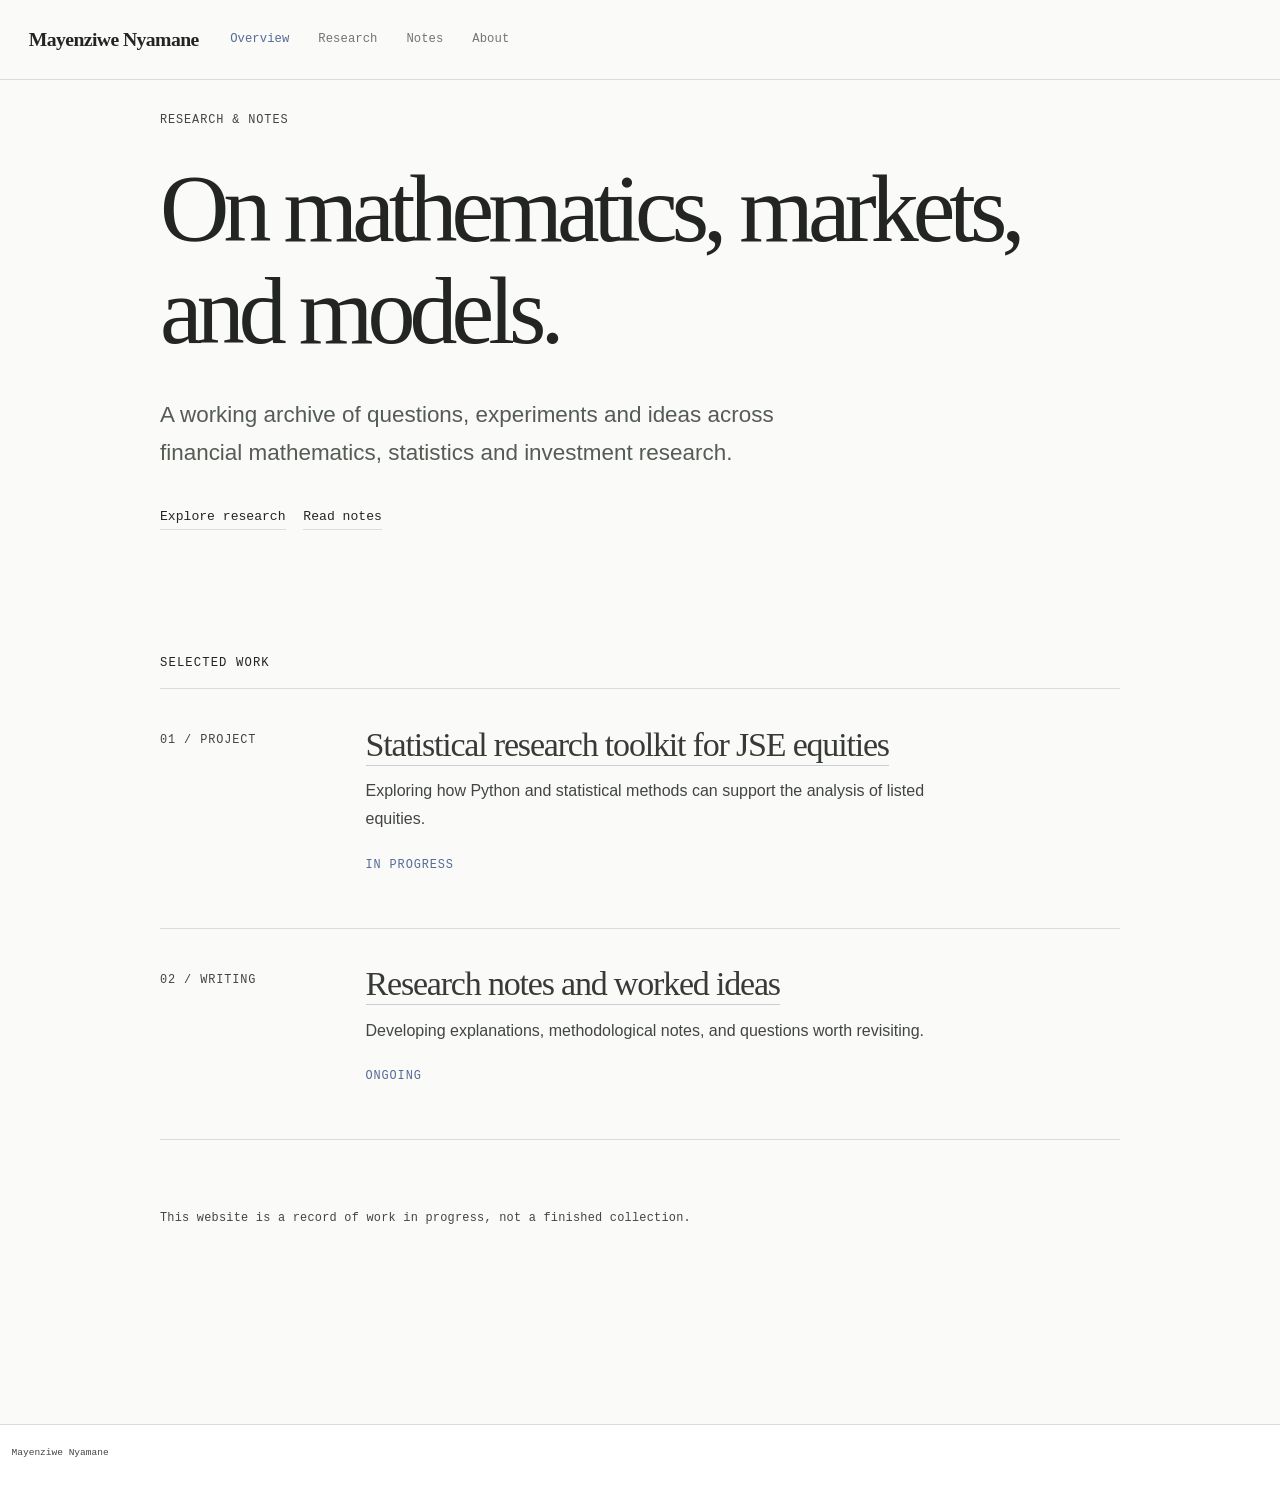
==== index.html @ 8ce306a0 "Built site for gh-pages" ====
<!DOCTYPE html>
<html xmlns="http://www.w3.org/1999/xhtml" lang="en" xml:lang="en"><head>

<meta charset="utf-8">
<meta name="generator" content="quarto-1.11.9">

<meta name="viewport" content="width=device-width, initial-scale=1.0, user-scalable=yes">


<title>Overview – Mayenziwe Nyamane</title>
<style>
/* Default styles provided by pandoc.
** See https://pandoc.org/MANUAL.html#variables-for-html for config info.
*/
span.smallcaps{font-variant: small-caps;}
div.columns{display: flex; gap: 1.5em;}
div.column{flex: auto;}
@media screen {
div.columns{gap: min(4vw, 1.5em);}
div.column{overflow-x: auto;}
}
div.hanging-indent{margin-left: 1.5em; text-indent: -1.5em;}
ul.task-list{list-style: none;}
ul.task-list li input[type="checkbox"] {
  width: 0.8em;
  margin: 0 0.8em 0.2em -1em; /* quarto-specific, see https://github.com/quarto-dev/quarto-cli/issues/4556 */ 
  vertical-align: middle;
}
</style>


<script src="site_libs/quarto-nav/quarto-nav.js"></script>
<script src="site_libs/quarto-nav/headroom.min.js"></script>
<script src="site_libs/clipboard/clipboard.min.js"></script>
<script src="site_libs/quarto-search/autocomplete.umd.js"></script>
<script src="site_libs/quarto-search/fuse.min.js"></script>
<script src="site_libs/quarto-search/quarto-search.js"></script>
<meta name="quarto:offset" content="./">
<script src="site_libs/quarto-html/quarto.js" type="module"></script>
<script src="site_libs/quarto-html/tabsets/tabsets.js" type="module"></script>
<script src="site_libs/quarto-html/scrollable-regions/scrollable-regions.js" type="module"></script>
<script src="site_libs/quarto-html/popper.min.js"></script>
<script src="site_libs/quarto-html/tippy.umd.min.js"></script>
<link href="site_libs/quarto-html/tippy.css" rel="stylesheet">
<link href="site_libs/quarto-html/quarto-syntax-highlighting-63b5708e65d6cd79cd7618c58d0c21e7.css" rel="stylesheet" id="quarto-text-highlighting-styles">
<script src="site_libs/bootstrap/bootstrap.min.js"></script>
<link href="site_libs/bootstrap/bootstrap-icons.css" rel="stylesheet">
<link href="site_libs/bootstrap/bootstrap-37c1080b37d724e606ce41e6485f1dd1.min.css" rel="stylesheet" append-hash="true" id="quarto-bootstrap" data-mode="light">
<script id="quarto-search-options" type="application/json">{
  "location": "navbar",
  "copy-button": false,
  "collapse-after": 3,
  "panel-placement": "end",
  "type": "overlay",
  "limit": 50,
  "keyboard-shortcut": [
    "f",
    "/",
    "s"
  ],
  "show-item-context": false,
  "language": {
    "search-no-results-text": "No results",
    "search-matching-documents-text": "matching documents",
    "search-copy-link-title": "Copy link to search",
    "search-hide-matches-text": "Hide additional matches",
    "search-more-match-text": "more match in this document",
    "search-more-matches-text": "more matches in this document",
    "search-clear-button-title": "Clear",
    "search-text-placeholder": "",
    "search-detached-cancel-button-title": "Cancel",
    "search-submit-button-title": "Submit",
    "search-label": "Search"
  }
}</script>


<link rel="stylesheet" href="styles.css">
</head>

<body class="nav-fixed home-page quarto-light"><a id="quarto-skip-link" class="visually-hidden-focusable" href="#quarto-document-content">Skip to main content</a>

<div id="quarto-search-results"></div>
  <header id="quarto-header" class="headroom fixed-top">
    <nav class="navbar navbar-expand-lg " data-bs-theme="dark" aria-label="Site">
      <div class="navbar-container container-fluid">
      <div class="navbar-brand-container mx-auto">
    <a class="navbar-brand" href="./index.html">
    <span class="navbar-title">Mayenziwe Nyamane</span>
    </a>
  </div>
          <button class="navbar-toggler" type="button" data-bs-toggle="collapse" data-bs-target="#navbarCollapse" aria-controls="navbarCollapse" aria-expanded="false" aria-label="Toggle navigation" onclick="if (window.quartoToggleHeadroom) { window.quartoToggleHeadroom(); }">
  <span class="navbar-toggler-icon"></span>
</button>
          <div class="collapse navbar-collapse" id="navbarCollapse">
            <ul class="navbar-nav navbar-nav-scroll me-auto">
  <li class="nav-item">
    <a class="nav-link active" href="./index.html" aria-current="page"> 
<span class="menu-text">Overview</span></a>
  </li>  
  <li class="nav-item">
    <a class="nav-link" href="./research.html"> 
<span class="menu-text">Research</span></a>
  </li>  
  <li class="nav-item">
    <a class="nav-link" href="./notes.html"> 
<span class="menu-text">Notes</span></a>
  </li>  
  <li class="nav-item">
    <a class="nav-link" href="./about.html"> 
<span class="menu-text">About</span></a>
  </li>  
</ul>
          </div> <!-- /navcollapse -->
            <div class="quarto-navbar-tools">
</div>
      </div> <!-- /container-fluid -->
    </nav>
</header>
<!-- content -->
<div id="quarto-content" class="quarto-container page-columns page-rows-contents page-layout-full page-navbar">
<!-- sidebar -->
<!-- margin-sidebar -->
    
<!-- main -->
<main class="content column-page" id="quarto-document-content" tabindex="-1">

<header id="title-block-header" class="quarto-title-block default">
<div class="quarto-title">
<h1 class="title">Overview</h1>
</div>



<div class="quarto-title-meta column-page">

    
  
    
  </div>
  


</header>


<div class="eyebrow">
<p>RESEARCH &amp; NOTES</p>
</div>
<section id="on-mathematics-markets-and-models." class="level1 hero-title">
<h1 class="hero-title">On mathematics, markets, and models.</h1>
<div class="hero-description">
<p>A working archive of questions, experiments and ideas across financial mathematics, statistics and investment research.</p>
</div>
<p><a href="./research.html" class="quiet-link">Explore research</a> &nbsp;&nbsp; <a href="./notes.html" class="quiet-link">Read notes</a></p>
<section id="selected-work" class="level2 section-title">
<h2 class="section-title" data-anchor-id="selected-work">Selected work</h2>
<div class="research-item">
<div class="item-tag">
<p>01 / PROJECT</p>
</div>
<section id="statistical-research-toolkit-for-jse-equities" class="level3 item-body">
<h3 data-anchor-id="statistical-research-toolkit-for-jse-equities"><a href="./research.html">Statistical research toolkit for JSE equities</a></h3>
<p>Exploring how Python and statistical methods can support the analysis of listed equities.</p>
<p><span class="status">IN PROGRESS</span></p>
</section>
</div>
<div class="research-item">
<div class="item-tag">
<p>02 / WRITING</p>
</div>
<section id="research-notes-and-worked-ideas" class="level3 item-body">
<h3 data-anchor-id="research-notes-and-worked-ideas"><a href="./notes.html">Research notes and worked ideas</a></h3>
<p>Developing explanations, methodological notes, and questions worth revisiting.</p>
<p><span class="status">ONGOING</span></p>
</section>
</div>
<div class="closing-note">
<p>This website is a record of work in progress, not a finished collection.</p>
</div>


</section>
</section>

</main> <!-- /main -->
<script id="quarto-html-after-body" type="application/javascript">
  window.document.addEventListener("DOMContentLoaded", function (event) {
    const isCodeAnnotation = (el) => {
      for (const clz of el.classList) {
        if (clz.startsWith('code-annotation-')) {                     
          return true;
        }
      }
      return false;
    }
    const onCopySuccess = function(e) {
      // button target
      const button = e.trigger;
      // don't keep focus
      button.blur();
      // flash "checked"
      button.classList.add('code-copy-button-checked');
      var currentTitle = button.getAttribute("title");
      button.setAttribute("title", "Copied!");
      let tooltip;
      if (window.bootstrap) {
        button.setAttribute("data-bs-toggle", "tooltip");
        button.setAttribute("data-bs-placement", "left");
        button.setAttribute("data-bs-title", "Copied!");
        tooltip = new bootstrap.Tooltip(button, 
          { trigger: "manual", 
            customClass: "code-copy-button-tooltip",
            offset: [0, -8]});
        tooltip.show();    
      }
      setTimeout(function() {
        if (tooltip) {
          tooltip.hide();
          button.removeAttribute("data-bs-title");
          button.removeAttribute("data-bs-toggle");
          button.removeAttribute("data-bs-placement");
        }
        button.setAttribute("title", currentTitle);
        button.classList.remove('code-copy-button-checked');
      }, 1000);
      // clear code selection
      e.clearSelection();
    }
    const getTextToCopy = function(trigger) {
      const outerScaffold = trigger.parentElement.cloneNode(true);
      const codeEl = outerScaffold.querySelector('code');
      for (const childEl of codeEl.children) {
        if (isCodeAnnotation(childEl)) {
          childEl.remove();
        }
      }
      return codeEl.innerText;
    }
    const clipboard = new window.ClipboardJS('.code-copy-button:not([data-in-quarto-modal])', {
      text: getTextToCopy
    });
    clipboard.on('success', onCopySuccess);
    if (window.document.getElementById('quarto-embedded-source-code-modal')) {
      const clipboardModal = new window.ClipboardJS('.code-copy-button[data-in-quarto-modal]', {
        text: getTextToCopy,
        container: window.document.getElementById('quarto-embedded-source-code-modal')
      });
      clipboardModal.on('success', onCopySuccess);
    }
      var localhostRegex = new RegExp(/^(?:http|https):\/\/localhost\:?[0-9]*\//);
      var mailtoRegex = new RegExp(/^mailto:/);
        var filterRegex = new RegExp('/' + window.location.host + '/');
      var isInternal = (href) => {
          return filterRegex.test(href) || localhostRegex.test(href) || mailtoRegex.test(href);
      }
      // Inspect non-navigation links and adorn them if external
      window.quartoDecorateExternalLinks = function (root) {
     var links = (root || window.document).querySelectorAll('a[href]:not(.nav-link):not(.navbar-brand):not(.toc-action):not(.sidebar-link):not(.sidebar-item-toggle):not(.pagination-link):not(.no-external):not([aria-hidden]):not(.dropdown-item):not(.quarto-navigation-tool):not(.about-link)');
      for (var i=0; i<links.length; i++) {
        const link = links[i];
        if (!isInternal(link.href)) {
          // undo the damage that might have been done by quarto-nav.js in the case of
          // links that we want to consider external
          if (link.dataset.originalHref !== undefined) {
            link.href = link.dataset.originalHref;
          }
          if (!link.classList.contains('no-external-icon')) {
          }
        }
      }
      };
      window.quartoDecorateExternalLinks(window.document);
    // Esc closes the popup (WCAG 1.4.13) and focus leaving both trigger and
    // popup closes it (WCAG 2.4.11); tippy handles neither for interactive popups.
    const hideOnEscAndFocusOut = {
      name: 'hideOnEscAndFocusOut',
      defaultValue: true,
      fn(instance) {
        const dismiss = () => {
          // A show scheduled by the trigger delay would otherwise reopen it
          instance.clearDelayTimeouts();
          instance.hide();
        };
        const onKeyDown = (event) => {
          if (event.key !== 'Escape') {
            return;
          }
          // Keep Esc from also reaching page handlers (e.g. reveal.js overview),
          // except an open reveal.js slide menu, which Esc should close too.
          // The menu handles keys only when its keyboard option is on.
          const menuHandlesEsc = window.Reveal?.getPlugin?.('menu')?.isOpen() &&
            window.Reveal.getConfig().menu?.keyboard !== false;
          if (!menuHandlesEsc) {
            event.stopPropagation();
          }
          if (instance.popper.contains(window.document.activeElement)) {
            // Disabled while refocusing so the focus trigger does not reopen it
            instance.disable();
            instance.reference.focus();
            instance.enable();
          }
          dismiss();
        };
        const onFocusOut = (event) => {
          const target = event.relatedTarget;
          if (target && !instance.reference.contains(target) &&
              !instance.popper.contains(target)) {
            dismiss();
          }
        };
        // On the trigger too: a click trigger (code-annotations: select) has no
        // blur handling. Attached for the instance's lifetime so leaving the
        // trigger also cancels a show still pending on the trigger delay.
        instance.reference.addEventListener('focusout', onFocusOut);
        return {
          onShow() {
            window.document.addEventListener('keydown', onKeyDown, true);
            instance.popper.addEventListener('focusout', onFocusOut);
          },
          onHide() {
            window.document.removeEventListener('keydown', onKeyDown, true);
            instance.popper.removeEventListener('focusout', onFocusOut);
          },
          onDestroy() {
            instance.reference.removeEventListener('focusout', onFocusOut);
          },
        };
      },
    };
    function tippyHover(el, contentFn, onTriggerFn, onUntriggerFn) {
      const config = {
        allowHTML: true,
        maxWidth: 500,
        delay: 100,
        arrow: false,
        appendTo: function(el) {
            return el.parentElement;
        },
        interactive: true,
        interactiveBorder: 10,
        theme: 'quarto',
        placement: 'bottom-start',
        plugins: [hideOnEscAndFocusOut],
      };
      if (contentFn) {
        config.content = contentFn;
      }
      if (onTriggerFn) {
        config.onTrigger = onTriggerFn;
      }
      if (onUntriggerFn) {
        config.onUntrigger = onUntriggerFn;
      }
      window.tippy(el, config); 
    }
    const noterefs = window.document.querySelectorAll('a[role="doc-noteref"]');
    for (var i=0; i<noterefs.length; i++) {
      const ref = noterefs[i];
      tippyHover(ref, function() {
        // use id or data attribute instead here
        let href = ref.getAttribute('data-footnote-href') || ref.getAttribute('href');
        try { href = new URL(href).hash; } catch {}
        const id = href.replace(/^#\/?/, "");
        const note = window.document.getElementById(id);
        if (note) {
          return note.innerHTML;
        } else {
          return "";
        }
      });
    }
    const xrefs = window.document.querySelectorAll('a.quarto-xref');
    const processXRef = (id, note) => {
      // Strip column container classes
      const stripColumnClz = (el) => {
        el.classList.remove("page-full", "page-columns");
        if (el.children) {
          for (const child of el.children) {
            stripColumnClz(child);
          }
        }
      }
      stripColumnClz(note)
      if (id === null || id.startsWith('sec-')) {
        // Special case sections, only their first couple elements
        const container = document.createElement("div");
        if (note.children && note.children.length > 2) {
          container.appendChild(note.children[0].cloneNode(true));
          for (let i = 1; i < note.children.length; i++) {
            const child = note.children[i];
            if (child.tagName === "P" && child.innerText === "") {
              continue;
            } else {
              container.appendChild(child.cloneNode(true));
              break;
            }
          }
          if (window.Quarto?.typesetMath) {
            window.Quarto.typesetMath(container);
          }
          return container.innerHTML
        } else {
          if (window.Quarto?.typesetMath) {
            window.Quarto.typesetMath(note);
          }
          return note.innerHTML;
        }
      } else {
        // Remove any anchor links if they are present
        const anchorLink = note.querySelector('a.anchorjs-link');
        if (anchorLink) {
          anchorLink.remove();
        }
        if (window.Quarto?.typesetMath) {
          window.Quarto.typesetMath(note);
        }
        if (note.classList.contains("callout")) {
          return note.outerHTML;
        } else {
          return note.innerHTML;
        }
      }
    }
    for (var i=0; i<xrefs.length; i++) {
      const xref = xrefs[i];
      tippyHover(xref, undefined, function(instance) {
        instance.disable();
        let url = xref.getAttribute('href');
        let hash = undefined; 
        if (url.startsWith('#')) {
          hash = url;
        } else {
          try { hash = new URL(url).hash; } catch {}
        }
        if (hash) {
          const id = hash.replace(/^#\/?/, "");
          const note = window.document.getElementById(id);
          if (note !== null) {
            try {
              const html = processXRef(id, note.cloneNode(true));
              instance.setContent(html);
            } finally {
              instance.enable();
              instance.show();
            }
          } else {
            // See if we can fetch this
            fetch(url.split('#')[0])
            .then(res => res.text())
            .then(html => {
              const parser = new DOMParser();
              const htmlDoc = parser.parseFromString(html, "text/html");
              const note = htmlDoc.getElementById(id);
              if (note !== null) {
                const html = processXRef(id, note);
                instance.setContent(html);
              } 
            }).finally(() => {
              instance.enable();
              instance.show();
            });
          }
        } else {
          // See if we can fetch a full url (with no hash to target)
          // This is a special case and we should probably do some content thinning / targeting
          fetch(url)
          .then(res => res.text())
          .then(html => {
            const parser = new DOMParser();
            const htmlDoc = parser.parseFromString(html, "text/html");
            const note = htmlDoc.querySelector('main.content');
            if (note !== null) {
              // This should only happen for chapter cross references
              // (since there is no id in the URL)
              // remove the first header
              if (note.children.length > 0 && note.children[0].tagName === "HEADER") {
                note.children[0].remove();
              }
              const html = processXRef(null, note);
              instance.setContent(html);
            } 
          }).finally(() => {
            instance.enable();
            instance.show();
          });
        }
      }, function(instance) {
      });
    }
        let selectedAnnoteEl;
        const selectorForAnnotation = ( cell, annotation) => {
          let cellAttr = 'data-code-cell="' + cell + '"';
          let lineAttr = 'data-code-annotation="' +  annotation + '"';
          const selector = 'span[' + cellAttr + '][' + lineAttr + ']';
          return selector;
        }
        const selectCodeLines = (annoteEl) => {
          const doc = window.document;
          const targetCell = annoteEl.getAttribute("data-target-cell");
          const targetAnnotation = annoteEl.getAttribute("data-target-annotation");
          const annoteSpan = window.document.querySelector(selectorForAnnotation(targetCell, targetAnnotation));
          const lines = annoteSpan.getAttribute("data-code-lines").split(",");
          const lineIds = lines.map((line) => {
            return targetCell + "-" + line;
          })
          // Each band is positioned against its own containing block, which is
          // not the offsetParent of the lines, so place it from client rects.
          const placeBand = (band, firstEl, lastEl, codeBlock) => {
            const container = band.offsetParent;
            if (container === null) {
              return;
            }
            const containerRect = container.getBoundingClientRect();
            // Reveal.js scales slides with a transform, so convert client
            // pixels back to the CSS pixels of the container.
            const scale = containerRect.height / container.offsetHeight || 1;
            const firstRect = firstEl.getBoundingClientRect();
            const lastRect = lastEl.getBoundingClientRect();
            const top = (firstRect.top - containerRect.top) / scale - container.clientTop + container.scrollTop;
            const height = (lastRect.bottom - firstRect.top) / scale;
            band.style.top = top - 2 + "px";
            band.style.height = height + 4 + "px";
            if (codeBlock) {
              // Without the copy button wrapper, the containing block is wider
              // than the code block, so span the code block explicitly.
              const blockRect = codeBlock.getBoundingClientRect();
              band.style.left = (blockRect.left - containerRect.left) / scale - container.clientLeft + container.scrollLeft + "px";
              band.style.width = blockRect.width / scale + "px";
            }
          };
          if (lineIds.length > 0) {
            const el = window.document.getElementById(lineIds[0]);
            const lastEl = window.document.getElementById(lineIds[lineIds.length - 1]);
            const parent = el.parentElement.parentElement;
            // cook up a div (if necessary) and position it
            let div = window.document.getElementById("code-annotation-line-highlight");
            if (div === null) {
              div = window.document.createElement("div");
              div.setAttribute("id", "code-annotation-line-highlight");
              div.style.position = 'absolute';
              parent.appendChild(div);
            }
            placeBand(div, el, lastEl, parent.closest("div.sourceCode") || parent);
            let gutterDiv = window.document.getElementById("code-annotation-line-highlight-gutter");
            if (gutterDiv === null) {
              gutterDiv = window.document.createElement("div");
              gutterDiv.setAttribute("id", "code-annotation-line-highlight-gutter");
              gutterDiv.style.position = 'absolute';
              const codeCell = window.document.getElementById(targetCell);
              const gutter = codeCell.querySelector('.code-annotation-gutter');
              gutter.appendChild(gutterDiv);
            }
            placeBand(gutterDiv, el, lastEl);
            selectedAnnoteEl = annoteEl;
          }
        };
        const unselectCodeLines = () => {
          const elementsIds = ["code-annotation-line-highlight", "code-annotation-line-highlight-gutter"];
          elementsIds.forEach((elId) => {
            const div = window.document.getElementById(elId);
            if (div) {
              div.remove();
            }
          });
          selectedAnnoteEl = undefined;
        };
          // Handle positioning of the toggle
      window.addEventListener(
        "resize",
        throttle(() => {
          elRect = undefined;
          if (selectedAnnoteEl) {
            selectCodeLines(selectedAnnoteEl);
          }
        }, 10)
      );
      function throttle(fn, ms) {
      let throttle = false;
      let timer;
        return (...args) => {
          if(!throttle) { // first call gets through
              fn.apply(this, args);
              throttle = true;
          } else { // all the others get throttled
              if(timer) clearTimeout(timer); // cancel #2
              timer = setTimeout(() => {
                fn.apply(this, args);
                timer = throttle = false;
              }, ms);
          }
        };
      }
        // Attach click handler to the DT
        const annoteDls = window.document.querySelectorAll('dt[data-target-cell]');
        for (const annoteDlNode of annoteDls) {
          annoteDlNode.addEventListener('click', (event) => {
            const clickedEl = event.target;
            if (clickedEl !== selectedAnnoteEl) {
              unselectCodeLines();
              const activeEl = window.document.querySelector('dt[data-target-cell].code-annotation-active');
              if (activeEl) {
                activeEl.classList.remove('code-annotation-active');
              }
              selectCodeLines(clickedEl);
              clickedEl.classList.add('code-annotation-active');
            } else {
              // Unselect the line
              unselectCodeLines();
              clickedEl.classList.remove('code-annotation-active');
            }
          });
        }
    const findCites = (el) => {
      const parentEl = el.parentElement;
      if (parentEl) {
        const cites = parentEl.dataset.cites;
        if (cites) {
          return {
            el,
            cites: cites.split(' ')
          };
        } else {
          return findCites(el.parentElement)
        }
      } else {
        return undefined;
      }
    };
    var bibliorefs = window.document.querySelectorAll('a[role="doc-biblioref"]');
    for (var i=0; i<bibliorefs.length; i++) {
      const ref = bibliorefs[i];
      const citeInfo = findCites(ref);
      if (citeInfo) {
        tippyHover(citeInfo.el, function() {
          var popup = window.document.createElement('div');
          citeInfo.cites.forEach(function(cite) {
            var citeDiv = window.document.createElement('div');
            citeDiv.classList.add('hanging-indent');
            citeDiv.classList.add('csl-entry');
            var biblioDiv = window.document.getElementById('ref-' + cite);
            if (biblioDiv) {
              citeDiv.innerHTML = biblioDiv.innerHTML;
            }
            popup.appendChild(citeDiv);
          });
          return popup.innerHTML;
        });
      }
    }
  });
  </script>
  <script type="application/javascript">
  window.quartoScrollableRegionsLabels = {"code":"Scrollable code","output":"Scrollable output"};
  </script>
</div> <!-- /content -->
<footer class="footer">
  <div class="nav-footer">
    <div class="nav-footer-left">
<p>Mayenziwe Nyamane</p>
</div>   
    <div class="nav-footer-center">
      &nbsp;
    </div>
    <div class="nav-footer-right">
      &nbsp;
    </div>
  </div>
</footer>




</body></html>
---- site_libs/quarto-html/tippy.css ----
.tippy-box[data-animation=fade][data-state=hidden]{opacity:0}[data-tippy-root]{max-width:calc(100vw - 10px)}.tippy-box{position:relative;background-color:#333;color:#fff;border-radius:4px;font-size:14px;line-height:1.4;white-space:normal;outline:0;transition-property:transform,visibility,opacity}.tippy-box[data-placement^=top]>.tippy-arrow{bottom:0}.tippy-box[data-placement^=top]>.tippy-arrow:before{bottom:-7px;left:0;border-width:8px 8px 0;border-top-color:initial;transform-origin:center top}.tippy-box[data-placement^=bottom]>.tippy-arrow{top:0}.tippy-box[data-placement^=bottom]>.tippy-arrow:before{top:-7px;left:0;border-width:0 8px 8px;border-bottom-color:initial;transform-origin:center bottom}.tippy-box[data-placement^=left]>.tippy-arrow{right:0}.tippy-box[data-placement^=left]>.tippy-arrow:before{border-width:8px 0 8px 8px;border-left-color:initial;right:-7px;transform-origin:center left}.tippy-box[data-placement^=right]>.tippy-arrow{left:0}.tippy-box[data-placement^=right]>.tippy-arrow:before{left:-7px;border-width:8px 8px 8px 0;border-right-color:initial;transform-origin:center right}.tippy-box[data-inertia][data-state=visible]{transition-timing-function:cubic-bezier(.54,1.5,.38,1.11)}.tippy-arrow{width:16px;height:16px;color:#333}.tippy-arrow:before{content:"";position:absolute;border-color:transparent;border-style:solid}.tippy-content{position:relative;padding:5px 9px;z-index:1}
---- site_libs/quarto-html/quarto-syntax-highlighting-63b5708e65d6cd79cd7618c58d0c21e7.css ----
/* quarto syntax highlight colors */
:root {
  --quarto-hl-ot-color: #003B4F;
  --quarto-hl-at-color: #657422;
  --quarto-hl-ss-color: #20794D;
  --quarto-hl-an-color: #5E5E5E;
  --quarto-hl-fu-color: #4758AB;
  --quarto-hl-st-color: #20794D;
  --quarto-hl-cf-color: #003B4F;
  --quarto-hl-op-color: #5E5E5E;
  --quarto-hl-er-color: #AD0000;
  --quarto-hl-bn-color: #AD0000;
  --quarto-hl-al-color: #AD0000;
  --quarto-hl-va-color: #111111;
  --quarto-hl-bu-color: inherit;
  --quarto-hl-ex-color: inherit;
  --quarto-hl-pp-color: #AD0000;
  --quarto-hl-in-color: #5E5E5E;
  --quarto-hl-vs-color: #20794D;
  --quarto-hl-wa-color: #5E5E5E;
  --quarto-hl-do-color: #5E5E5E;
  --quarto-hl-im-color: #00769E;
  --quarto-hl-ch-color: #20794D;
  --quarto-hl-dt-color: #AD0000;
  --quarto-hl-fl-color: #AD0000;
  --quarto-hl-co-color: #5E5E5E;
  --quarto-hl-cv-color: #5E5E5E;
  --quarto-hl-cn-color: #8f5902;
  --quarto-hl-sc-color: #5E5E5E;
  --quarto-hl-dv-color: #AD0000;
  --quarto-hl-kw-color: #003B4F;
}

/* other quarto variables */
:root {
  --quarto-font-monospace: SFMono-Regular, Menlo, Monaco, Consolas, "Liberation Mono", "Courier New", monospace;
}

/* syntax highlight based on Pandoc's rules */
pre > code.sourceCode > span {
  color: #003B4F;
}

code.sourceCode > span {
  color: #003B4F;
}

div.sourceCode,
div.sourceCode pre.sourceCode {
  color: #003B4F;
}

/* Normal */
code span {
  color: #003B4F;
}

/* Alert */
code span.al {
  color: #AD0000;
  font-style: inherit;
}

/* Annotation */
code span.an {
  color: #5E5E5E;
  font-style: inherit;
}

/* Attribute */
code span.at {
  color: #657422;
  font-style: inherit;
}

/* BaseN */
code span.bn {
  color: #AD0000;
  font-style: inherit;
}

/* BuiltIn */
code span.bu {
  font-style: inherit;
}

/* ControlFlow */
code span.cf {
  color: #003B4F;
  font-weight: bold;
  font-style: inherit;
}

/* Char */
code span.ch {
  color: #20794D;
  font-style: inherit;
}

/* Constant */
code span.cn {
  color: #8f5902;
  font-style: inherit;
}

/* Comment */
code span.co {
  color: #5E5E5E;
  font-style: inherit;
}

/* CommentVar */
code span.cv {
  color: #5E5E5E;
  font-style: italic;
}

/* Documentation */
code span.do {
  color: #5E5E5E;
  font-style: italic;
}

/* DataType */
code span.dt {
  color: #AD0000;
  font-style: inherit;
}

/* DecVal */
code span.dv {
  color: #AD0000;
  font-style: inherit;
}

/* Error */
code span.er {
  color: #AD0000;
  font-style: inherit;
}

/* Extension */
code span.ex {
  font-style: inherit;
}

/* Float */
code span.fl {
  color: #AD0000;
  font-style: inherit;
}

/* Function */
code span.fu {
  color: #4758AB;
  font-style: inherit;
}

/* Import */
code span.im {
  color: #00769E;
  font-style: inherit;
}

/* Information */
code span.in {
  color: #5E5E5E;
  font-style: inherit;
}

/* Keyword */
code span.kw {
  color: #003B4F;
  font-weight: bold;
  font-style: inherit;
}

/* Operator */
code span.op {
  color: #5E5E5E;
  font-style: inherit;
}

/* Other */
code span.ot {
  color: #003B4F;
  font-style: inherit;
}

/* Preprocessor */
code span.pp {
  color: #AD0000;
  font-style: inherit;
}

/* SpecialChar */
code span.sc {
  color: #5E5E5E;
  font-style: inherit;
}

/* SpecialString */
code span.ss {
  color: #20794D;
  font-style: inherit;
}

/* String */
code span.st {
  color: #20794D;
  font-style: inherit;
}

/* Variable */
code span.va {
  color: #111111;
  font-style: inherit;
}

/* VerbatimString */
code span.vs {
  color: #20794D;
  font-style: inherit;
}

/* Warning */
code span.wa {
  color: #5E5E5E;
  font-style: italic;
}

.prevent-inlining {
  content: "</";
}

/*# sourceMappingURL=054cc16b9e9817627be6994582d2ffb5.css.map */
---- styles.css ----
/* EDITORIAL RESEARCH — Quarto theme
   System fonts only. No JS, external font calls or image dependencies. */
:root {
  --paper: #FAFAF8;
  --ink: #222522;
  --graphite: #717671;
  --hairline: #DADDD6;
  --accent: #566B97;
  --serif: "Iowan Old Style", Baskerville, Georgia, serif;
  --sans: -apple-system, BlinkMacSystemFont, "Segoe UI", Helvetica, Arial, sans-serif;
  --mono: ui-monospace, "SFMono-Regular", Menlo, Consolas, monospace;
}

html { scroll-behavior: smooth; }
body {
  background: var(--paper);
  color: var(--ink);
  font-family: var(--sans);
  font-size: 16px;
  line-height: 1.75;
  -webkit-font-smoothing: antialiased;
}
::selection { background: #DFE5F1; color: var(--ink); }

/* Quiet navigation */
.navbar {
  background: var(--paper) !important;
  border-bottom: 1px solid var(--hairline);
  box-shadow: none !important;
  padding: 1rem 4vw;
}
.navbar-brand {
  font-family: var(--serif);
  font-size: 1.16rem;
  letter-spacing: -.03em;
  font-weight: 600;
  color: var(--ink) !important;
}
.navbar .nav-link {
  font-family: var(--mono);
  font-size: .72rem;
  letter-spacing: .005em;
  color: var(--graphite) !important;
  padding: .45rem .85rem !important;
  transition: color .2s ease;
}
.navbar .nav-link:hover,
.navbar .nav-link.active,
.navbar .nav-link[aria-current="page"] {
  color: var(--accent) !important;
}
.navbar-toggler { border: 0; box-shadow: none !important; }

/* Reading column */
main.content {
  max-width: 760px;
  margin-inline: auto;
  padding: 3.5rem 0 6rem;
}
#title-block-header { margin-bottom: 3.4rem; }
.quarto-title h1.title,
h1, h2, h3 {
  font-family: var(--serif);
  color: var(--ink);
  font-weight: 500;
  letter-spacing: -.035em;
}
.quarto-title h1.title { font-size: clamp(2.8rem, 5vw, 4rem); line-height: 1.14; }
.quarto-title .subtitle { color: var(--graphite); font-size: 1rem; margin-top: 1rem; }
h2 { font-size: 1.75rem; margin-top: 3.2rem; }
h3 { font-size: 1.3rem; }
p, li { color: #414641; }
a { color: var(--accent); text-decoration-color: #A9B4CB; text-underline-offset: 4px; }
a:hover { color: #344B7B; text-decoration-color: currentColor; }
code, pre, .sourceCode { font-family: var(--mono); }
code:not(pre code) { background: #ECEEEA; color: #39433C; padding: .12rem .3rem; }
pre { border: 1px solid var(--hairline); border-radius: 2px; }
blockquote { border-left: 1px solid var(--accent); padding-left: 1.25rem; color: var(--graphite); }
hr { border-color: var(--hairline); opacity: 1; }

/* Landing page: editorial scale, flat project index */
.home-page #title-block-header { display: none; }
.home-page main.content { max-width: 1000px; padding-top: clamp(4rem, 10vw, 8rem); }
.eyebrow, .item-tag, .status, .closing-note {
  font-family: var(--mono);
  font-size: .7rem;
  letter-spacing: .075em;
  color: var(--graphite);
}
.eyebrow { margin-bottom: 1.6rem; }
.home-page h1.hero-title {
  font-size: clamp(3.25rem, 7.5vw, 6.4rem);
  line-height: 1.06;
  max-width: 960px;
  margin: 0;
  letter-spacing: -.062em;
  animation: gentle-appear .55s ease both;
}
.hero-description {
  max-width: 625px;
  font-size: clamp(1.08rem, 2vw, 1.32rem);
  line-height: 1.7;
  margin: 2rem 0 1.7rem;
}
.hero-description p { color: #555B55; }
a.quiet-link {
  font-family: var(--mono);
  font-size: .77rem;
  color: var(--ink);
  text-decoration: none;
  border-bottom: 1px solid var(--hairline);
  padding-bottom: .3rem;
  transition: border-color .18s, color .18s;
}
a.quiet-link:hover { color: var(--accent); border-color: var(--accent); }
h2.section-title {
  font-family: var(--mono);
  font-size: .72rem;
  letter-spacing: .09em;
  font-weight: 500;
  text-transform: uppercase;
  border-bottom: 1px solid var(--hairline);
  margin: 7.5rem 0 0;
  padding-bottom: 1rem;
}
.research-item {
  display: grid;
  grid-template-columns: 180px minmax(0, 1fr);
  gap: 1.5rem;
  padding: 2.1rem 0;
  border-bottom: 1px solid var(--hairline);
}
.research-item .item-tag { padding-top: .35rem; }
.research-item h3 { font-size: clamp(1.45rem, 2.8vw, 2rem); margin: 0 0 .7rem; }
.research-item h3 a {
  color: var(--ink);
  text-decoration: none;
  transition: color .2s ease;
}
.research-item:hover h3 a { color: var(--accent); }
.research-item p { margin: 0 0 .9rem; max-width: 610px; }
.status { color: var(--accent); }
.closing-note { margin-top: 4rem; text-transform: none; letter-spacing: .02em; }

/* Footer and accessible motion */
.nav-footer {
  border-top: 1px solid var(--hairline);
  font-family: var(--mono);
  font-size: .68rem;
  color: var(--graphite);
  padding: 1.2rem 4vw;
}
@keyframes gentle-appear {
  from { opacity: 0; transform: translateY(7px); }
  to { opacity: 1; transform: translateY(0); }
}
@media (max-width: 767px) {
  .navbar { padding: .85rem 5vw; }
  main.content, .home-page main.content { padding: 3.2rem 1.1rem 5rem; }
  .home-page h1.hero-title { font-size: clamp(3rem, 13vw, 4.5rem); }
  h2.section-title { margin-top: 5rem; }
  .research-item { grid-template-columns: 1fr; gap: .45rem; padding: 1.7rem 0; }
  .nav-footer { padding: 1.25rem 5vw; }
}
@media (prefers-reduced-motion: reduce) {
  html { scroll-behavior: auto; }
  *, *::before, *::after { animation: none !important; transition: none !important; }
}


/* Editorial contact links */

main a {
  color: #566B97;
  text-decoration: none;
  border-bottom: 1px solid #C4CAD5;
  padding-bottom: 2px;
  transition: color 180ms ease, border-color 180ms ease;
}

main a:hover {
  color: #222522;
  border-bottom-color: #222522;
}
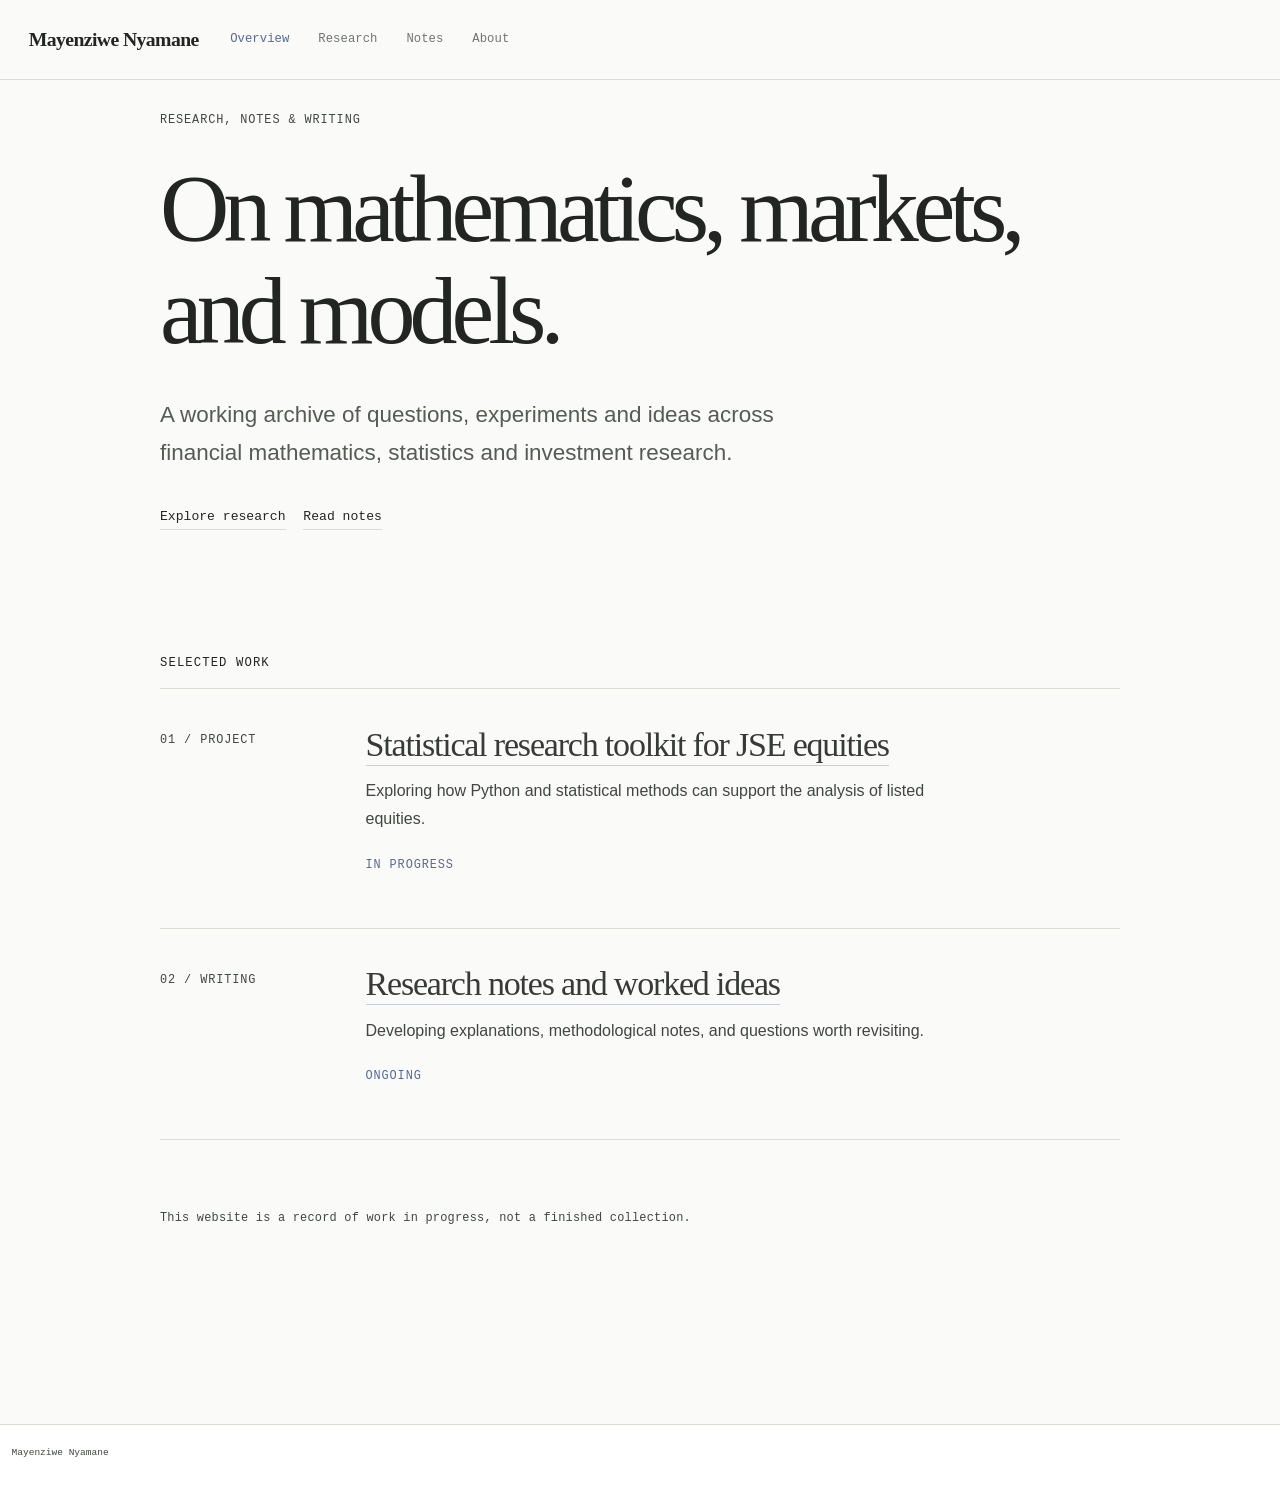
==== commit 88d5fd14: "Built site for gh-pages" ====
--- a/index.html
+++ b/index.html
@@ -145,7 +145,7 @@
 
 
 <div class="eyebrow">
-<p>RESEARCH &amp; NOTES</p>
+<p>RESEARCH, NOTES &amp; WRITING</p>
 </div>
 <section id="on-mathematics-markets-and-models." class="level1 hero-title">
 <h1 class="hero-title">On mathematics, markets, and models.</h1>
@@ -250,7 +250,7 @@
     }
       var localhostRegex = new RegExp(/^(?:http|https):\/\/localhost\:?[0-9]*\//);
       var mailtoRegex = new RegExp(/^mailto:/);
-        var filterRegex = new RegExp('/' + window.location.host + '/');
+        var filterRegex = new RegExp("https:\/\/nyamane-9\.github\.io\/quant-research\/");
       var isInternal = (href) => {
           return filterRegex.test(href) || localhostRegex.test(href) || mailtoRegex.test(href);
       }
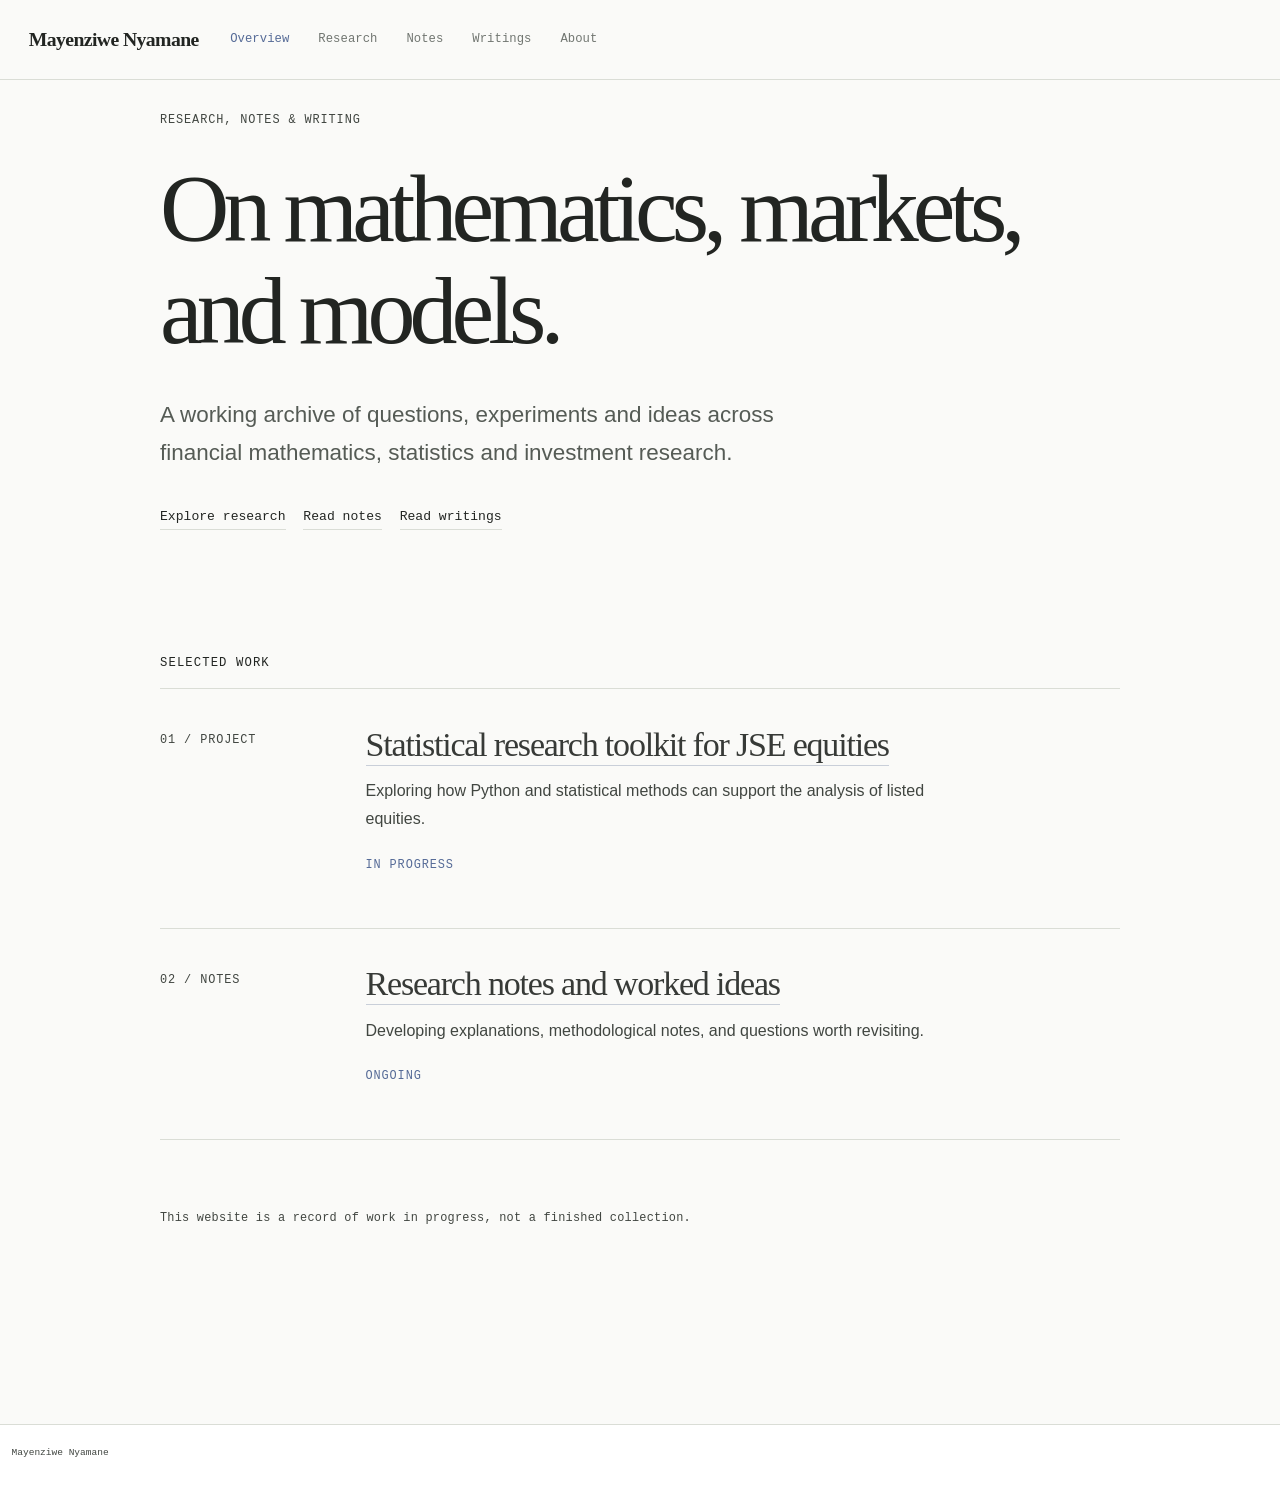
==== commit 7b65e886: "Built site for gh-pages" ====
--- a/index.html
+++ b/index.html
@@ -107,6 +107,10 @@
 <span class="menu-text">Notes</span></a>
   </li>  
   <li class="nav-item">
+    <a class="nav-link" href="./writings.html"> 
+<span class="menu-text">Writings</span></a>
+  </li>  
+  <li class="nav-item">
     <a class="nav-link" href="./about.html"> 
 <span class="menu-text">About</span></a>
   </li>  
@@ -152,7 +156,7 @@
 <div class="hero-description">
 <p>A working archive of questions, experiments and ideas across financial mathematics, statistics and investment research.</p>
 </div>
-<p><a href="./research.html" class="quiet-link">Explore research</a> &nbsp;&nbsp; <a href="./notes.html" class="quiet-link">Read notes</a></p>
+<p><a href="./research.html" class="quiet-link">Explore research</a> &nbsp;&nbsp; <a href="./notes.html" class="quiet-link">Read notes</a> &nbsp;&nbsp; <a href="./writings.html" class="quiet-link">Read writings</a></p>
 <section id="selected-work" class="level2 section-title">
 <h2 class="section-title" data-anchor-id="selected-work">Selected work</h2>
 <div class="research-item">
@@ -167,7 +171,7 @@
 </div>
 <div class="research-item">
 <div class="item-tag">
-<p>02 / WRITING</p>
+<p>02 / NOTES</p>
 </div>
 <section id="research-notes-and-worked-ideas" class="level3 item-body">
 <h3 data-anchor-id="research-notes-and-worked-ideas"><a href="./notes.html">Research notes and worked ideas</a></h3>
--- a/styles.css
+++ b/styles.css
@@ -182,3 +182,62 @@
   color: #222522;
   border-bottom-color: #222522;
 }
+
+
+/* Writings — editorial alignment */
+
+.writings-page main.content {
+  max-width: 760px;
+  width: 100%;
+  margin-inline: auto;
+}
+
+.writings-page .quarto-listing {
+  width: 100%;
+  max-width: 100%;
+}
+
+/* Flat editorial listing */
+
+.writings-page .quarto-listing-default .quarto-post {
+  display: flex;
+  flex-direction: column;
+  gap: 0.35rem;
+  padding: 1.5rem 0;
+  border-bottom: 1px solid var(--hairline);
+}
+
+.writings-page .quarto-post .body,
+.writings-page .quarto-post .metadata {
+  width: 100%;
+  flex: none;
+}
+
+.writings-page .quarto-post .metadata {
+  font-family: var(--mono);
+  font-size: 0.7rem;
+  color: var(--graphite);
+}
+
+/* Mobile spacing */
+
+@media (max-width: 767px) {
+  .writings-page main.content {
+    padding-inline: 1.1rem;
+  }
+}
+
+
+/* Notes — consistent editorial alignment */
+
+.notes-page main.content {
+  max-width: 760px;
+  width: 100%;
+  margin-inline: auto;
+}
+
+.notes-page .quarto-listing {
+  width: 100%;
+  max-width: 100%;
+}
+
